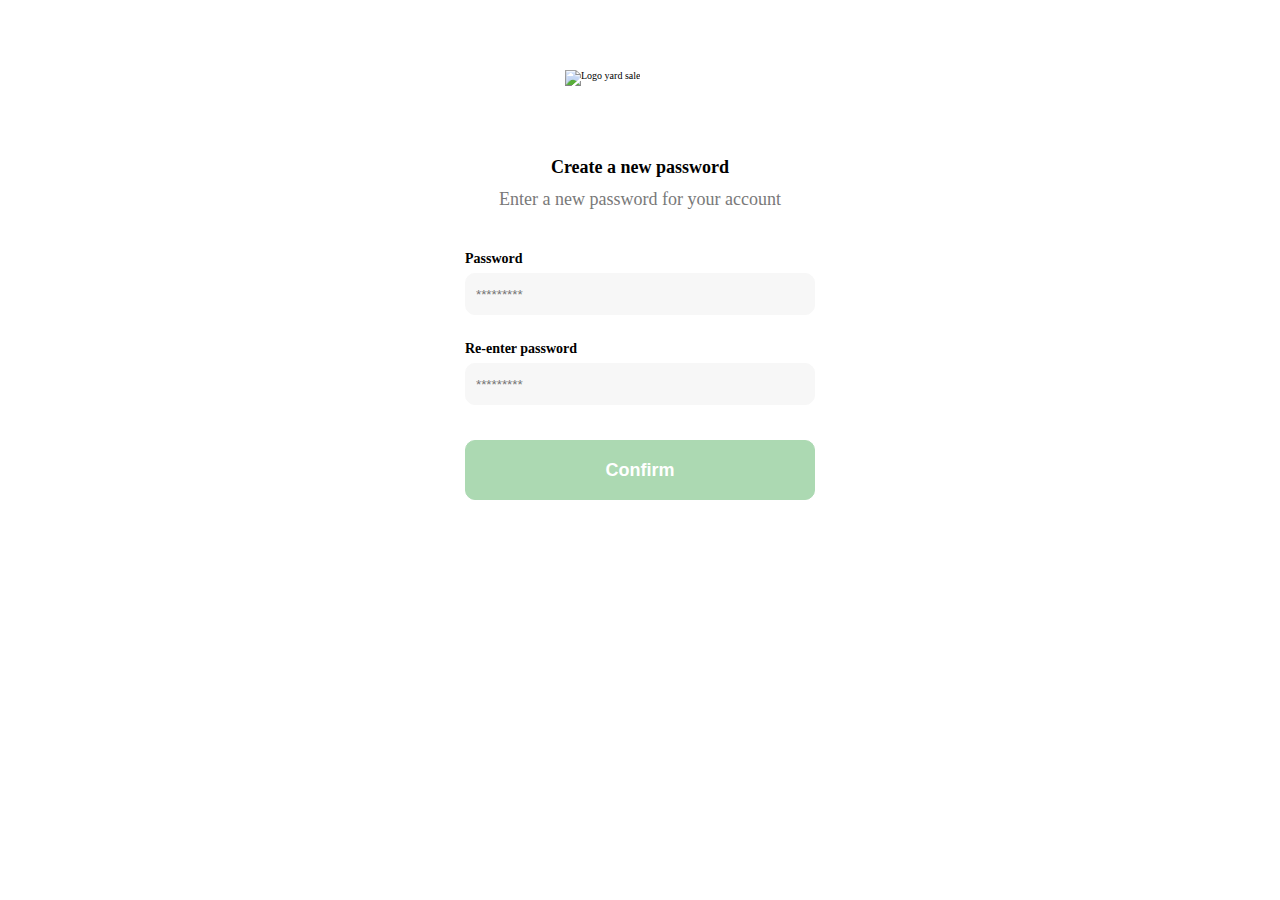
==== contraseña.html @ 386403c3 "Primer commit, trabajando con display flex" ====
<!DOCTYPE html>
<html lang="en">
<head>
    <meta charset="UTF-8">
    <meta http-equiv="X-UA-Compatible" content="IE=edge">
    <meta name="viewport" content="width=device-width, initial-scale=1.0">
    <title>Document</title>
    <style>
        *{
            margin: 0;
            padding: 0;
            box-sizing: border-box;
        }
        html {
            font-size: 62.5%;
        }
        .new-password {
            width: 100%;
            height: 100vh;
            min-width: 320px;
            padding-top: 70px;
        }
        .new-password__image-container {
            width: 150px;
            margin: 0 auto;
        }
        .new-password__image-container img {
            width: 150px;
            max-width: 150px;
            height: 30px;
        }
        .new-password__text-container {
            height: auto;
            width: 90%;
            max-width: 350px;
            min-width: 280px;
            margin: 0 auto;
            padding-top: 70px;
            text-align: center;
        }
        .new-password__text-container .form__h1 {
            font-size: 1.8rem;
            line-height: 2.2rem;
            font-weight: bold;
            margin-bottom: 10px;
        }
        .new-password__text-container p {
            font-size: 1.8rem;
            line-height: 2.2rem;
            font-weight: 400;
            color: #797979;
        }
        .new-password__form-container {
            width: 90%;
            min-width: 280px;
            max-width: 350px;
            height: auto;
            margin: 0 auto;
            padding-top: 40px;
        }
        .new-password__form-container .new-password__form {
            display: flex;
            flex-direction: column;
        }
        .new-password__label {
            font-size: 1.4rem;
            line-height: 1.8rem;
            font-weight: 700;
            margin-bottom: 5px;
        }
        .input__new-password {
            height: 42px;
            margin-bottom: 25px;
            padding-left: 10px;
            border: 1px solid #F7F7F7;
            background-color: #F7F7F7;
            border-radius: 10px;
        }
        .new-password__button {
            margin-top: 10px;
            height: 60px;
            background-color: #ACD9B2;
            border: 1px solid #ACD9B2;
            border-radius: 10px;
            font-size: 1.8rem;
            font-weight: 700;
            line-height: 2.2rem;
            color: white;
        }
    </style>
</head>
<body>
    <section class="new-password">
        <div class="new-password__image-container">
            <figure>
                <img src="./assets/img/logo_yard_sale.svg" alt="Logo yard sale">
            </figure>
        </div>
        <div class="new-password__text-container">
            <h1 class="form__h1">Create a new password</h1>
            <p>Enter a new password for your account</p>
        </div>
        <div class="new-password__form-container">
            <form action="#" class="new-password__form">
                <label for="new-password" class="new-password__label">Password</label>
                <input type="password" id="new-password" placeholder="*********" class="input__new-password">

                <label for="reenter-password" class="new-password__label">Re-enter password</label>
                <input type="password" id="reenter-password" placeholder="*********" class="input__new-password">

                <input type="submit" value="Confirm" class="new-password__button">
            </form>
        </div>
    </section>
</body>
</html>
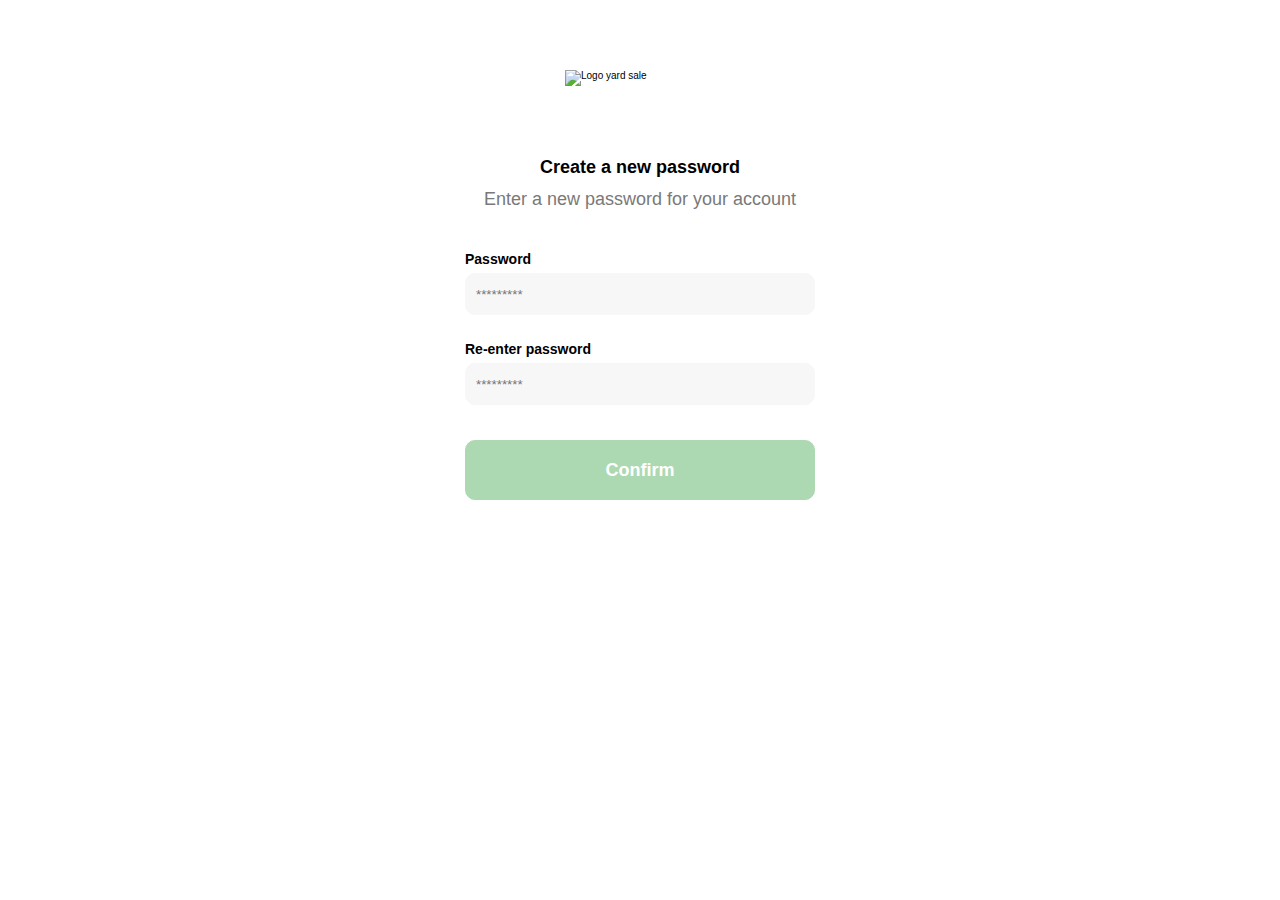
==== commit 1bb7305b: "Añadí las variables de colores y la fuente" ====
--- a/contraseña.html
+++ b/contraseña.html
@@ -6,13 +6,23 @@
     <meta name="viewport" content="width=device-width, initial-scale=1.0">
     <title>Document</title>
     <style>
-        *{
+        :root {
+            --very-light-pink: #C7C7C7;
+            --text-input-field: #F7F7F7;
+            --hospital-green: #ACD9B2;
+            --white: #FFFFFF;
+            --black: #000000;
+        }
+        * {
             margin: 0;
             padding: 0;
             box-sizing: border-box;
         }
         html {
             font-size: 62.5%;
+        }
+        body {
+            font-family: "Quicksand", sans-serif;
         }
         .new-password {
             width: 100%;
@@ -26,7 +36,6 @@
         }
         .new-password__image-container img {
             width: 150px;
-            max-width: 150px;
             height: 30px;
         }
         .new-password__text-container {
@@ -91,11 +100,9 @@
 </head>
 <body>
     <section class="new-password">
-        <div class="new-password__image-container">
-            <figure>
-                <img src="./assets/img/logo_yard_sale.svg" alt="Logo yard sale">
-            </figure>
-        </div>
+        <figure class="new-password__image-container">
+            <img src="./assets/img/logo_yard_sale.svg" alt="Logo yard sale">
+        </figure>
         <div class="new-password__text-container">
             <h1 class="form__h1">Create a new password</h1>
             <p>Enter a new password for your account</p>
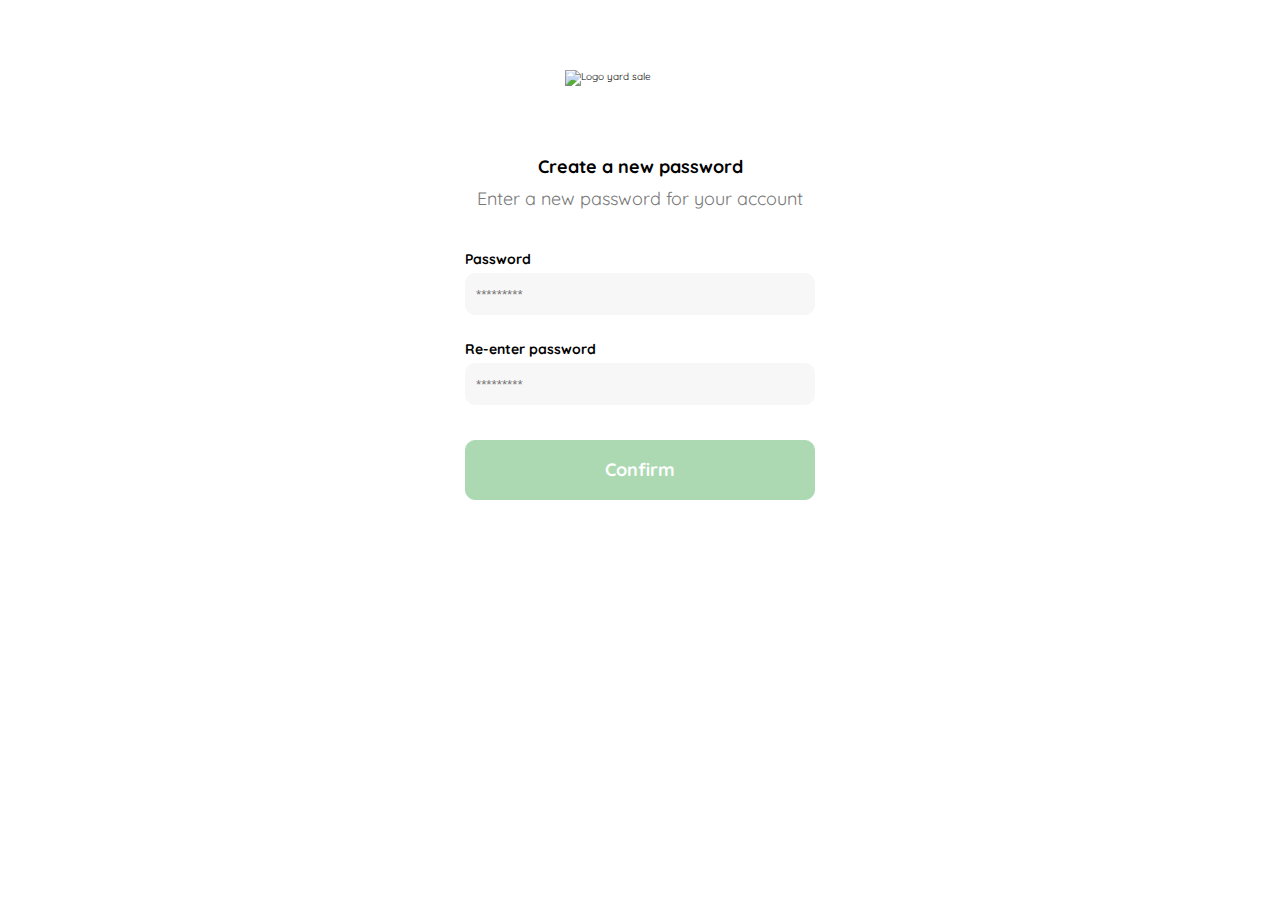
==== commit 2038b4ce: "Arreglando fuentes" ====
--- a/contraseña.html
+++ b/contraseña.html
@@ -4,6 +4,7 @@
     <meta charset="UTF-8">
     <meta http-equiv="X-UA-Compatible" content="IE=edge">
     <meta name="viewport" content="width=device-width, initial-scale=1.0">
+    <link href="https://fonts.googleapis.com/css2?family=Quicksand:wght@300;500;700&display=swap" rel="stylesheet">
     <title>Document</title>
     <style>
         :root {
@@ -22,7 +23,7 @@
             font-size: 62.5%;
         }
         body {
-            font-family: "Quicksand", sans-serif;
+            font-family: 'Quicksand', sans-serif;
         }
         .new-password {
             width: 100%;
@@ -92,6 +93,7 @@
             border: 1px solid #ACD9B2;
             border-radius: 10px;
             font-size: 1.8rem;
+            font-family: 'Quicksand', sans-serif;
             font-weight: 700;
             line-height: 2.2rem;
             color: white;
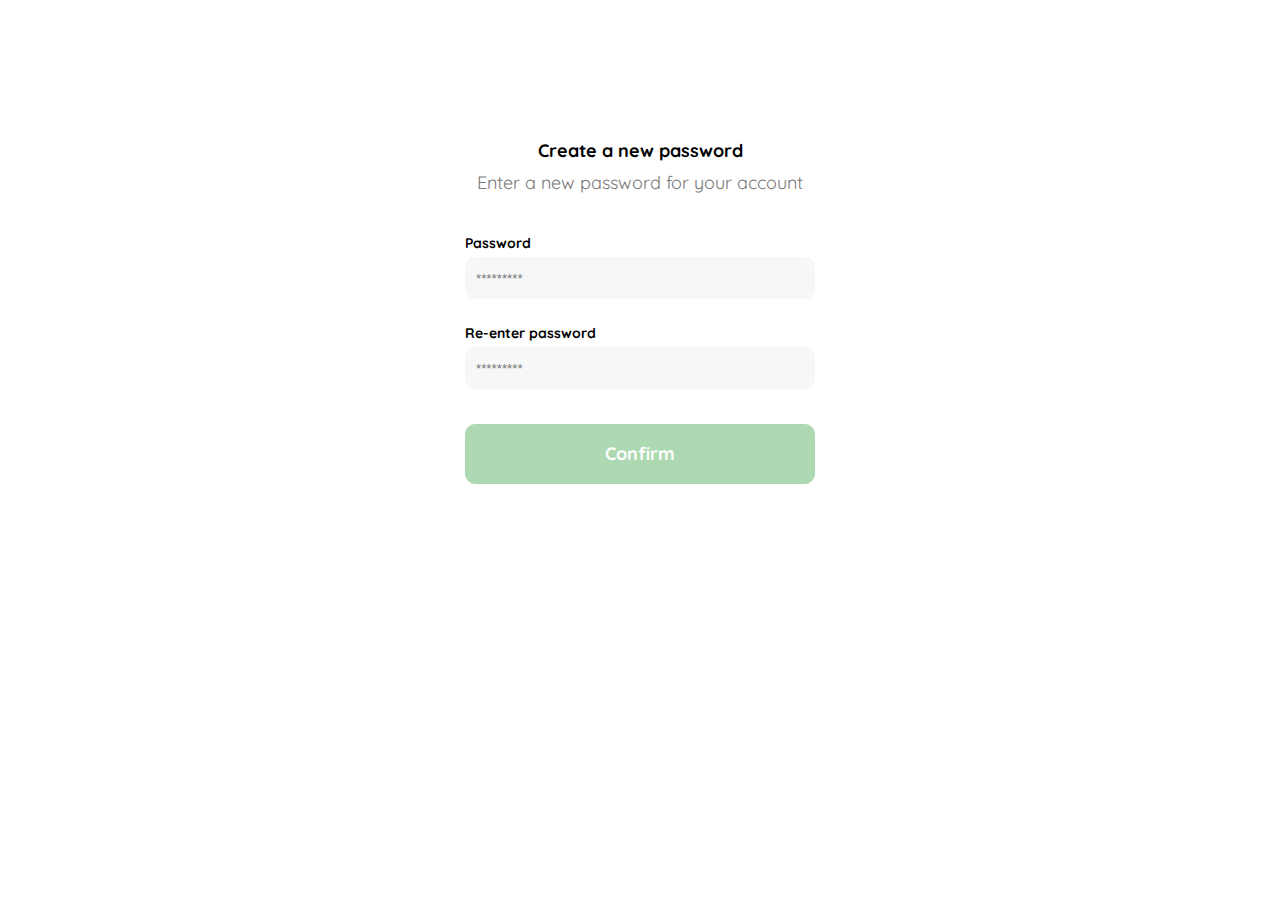
==== commit 84473360: "Añadiendo @media a la pagina password" ====
--- a/contraseña.html
+++ b/contraseña.html
@@ -98,6 +98,11 @@
             line-height: 2.2rem;
             color: white;
         }
+        @media (min-width: 720px) {
+            .new-password__image-container {
+            display: none;
+        }
+        }
     </style>
 </head>
 <body>
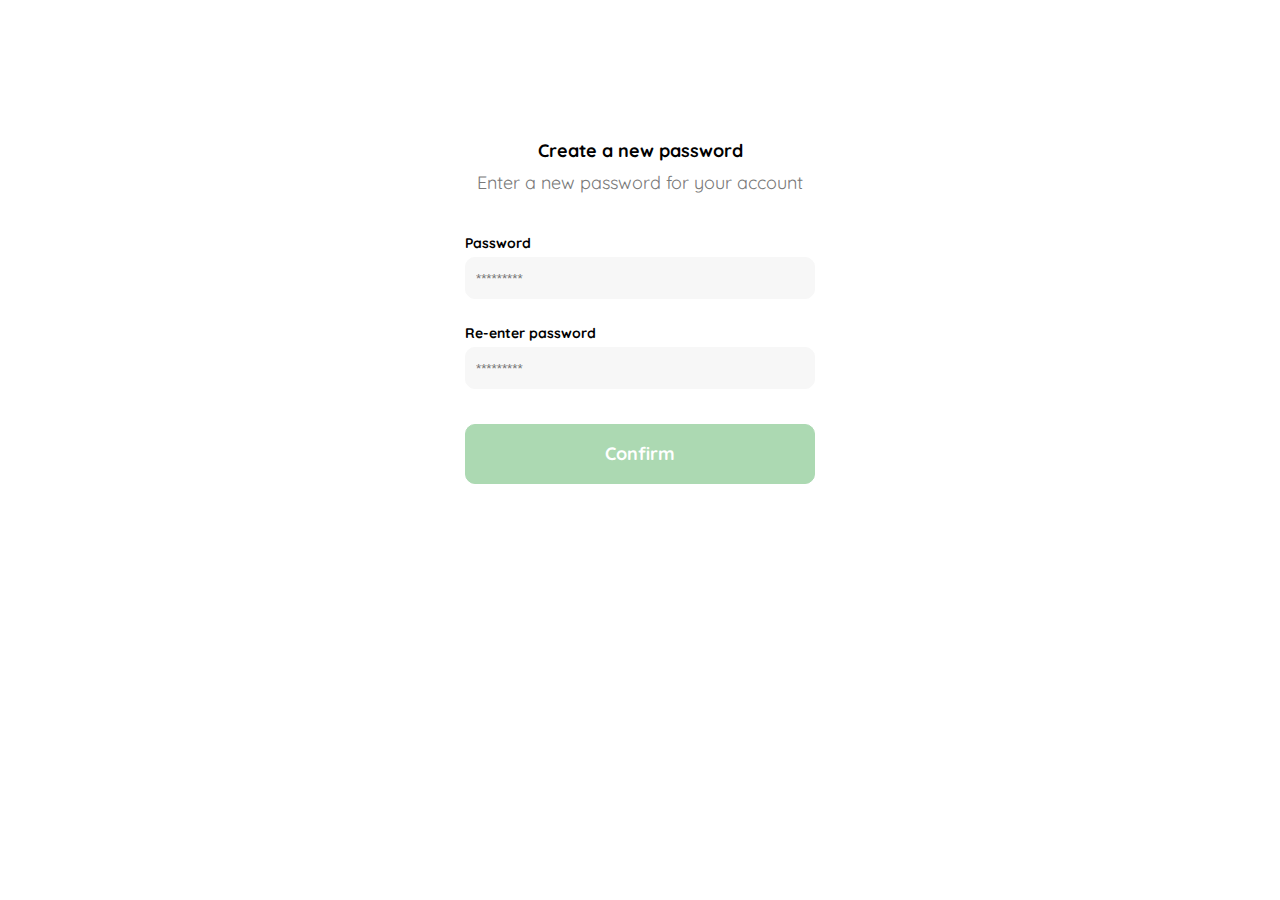
==== commit 4b06eab5: "No sé qué carajos pasó aquí" ====
--- a/contraseña.html
+++ b/contraseña.html
@@ -101,7 +101,7 @@
         @media (min-width: 720px) {
             .new-password__image-container {
             display: none;
-        }
+            }
         }
     </style>
 </head>
